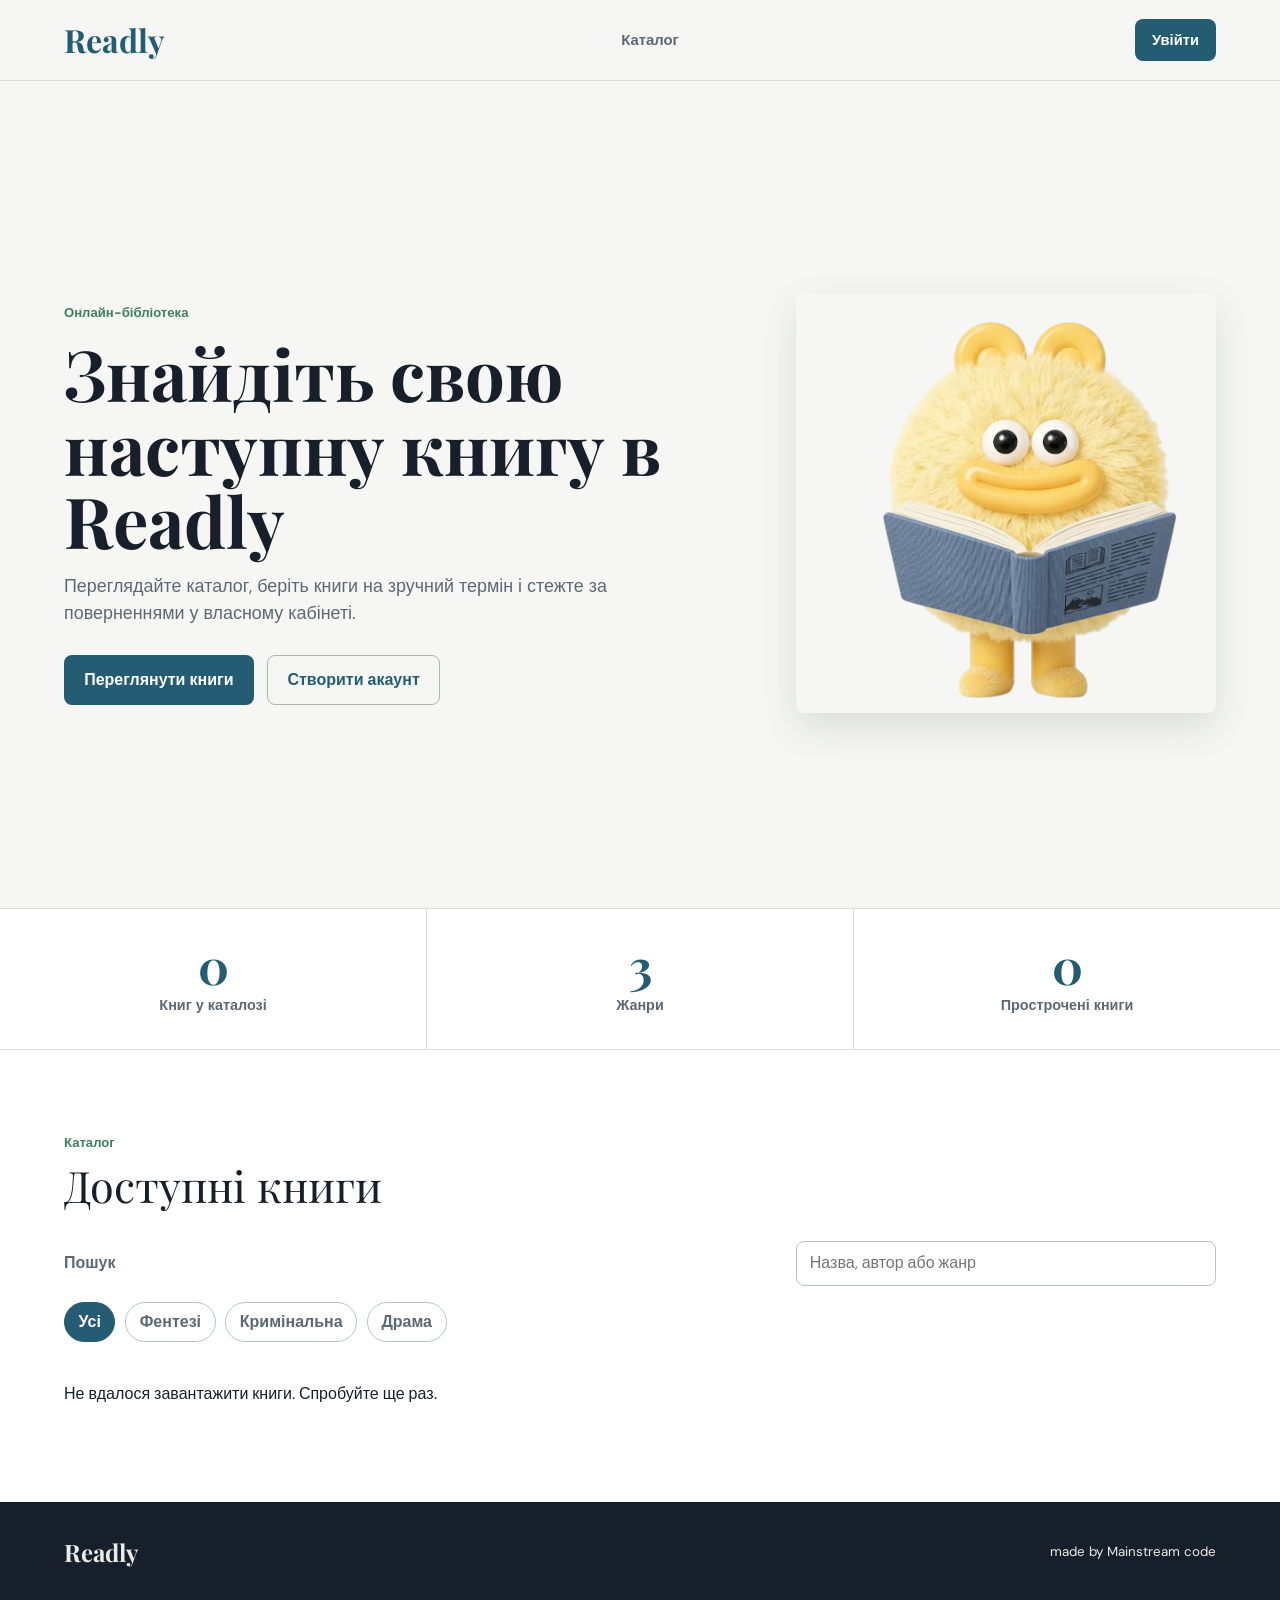
==== frontend/index.html @ 98e28e20 "a" ====
<!DOCTYPE html>
<html lang="uk">
<head>
  <meta charset="UTF-8" />
  <meta name="viewport" content="width=device-width, initial-scale=1.0" />
  <title>Readly - бібліотечна система</title>
  <link rel="preconnect" href="https://fonts.googleapis.com" />
  <link rel="preconnect" href="https://fonts.gstatic.com" crossorigin />
  <link href="https://fonts.googleapis.com/css2?family=Playfair+Display:ital,wght@0,400;0,700;1,400&family=DM+Sans:wght@300;400;500;600&display=swap" rel="stylesheet" />
  <link rel="stylesheet" href="style.css" />
</head>
<body>
  <div id="toast-container" aria-live="polite"></div>

  <nav>
    <a class="nav-logo" href="#" onclick="showPanel('home'); return false;">Readly</a>
    <ul class="nav-links">
      <li><a href="#books" onclick="showPanel('home')">Каталог</a></li>
      <li id="nav-my-borrows" style="display:none"><a href="#" onclick="showPanel('borrows'); return false;">Мої книги</a></li>
      <li id="nav-profile" style="display:none"><a href="#" onclick="showPanel('profile'); return false;">Профіль</a></li>
      <li id="nav-admin" style="display:none"><a href="#" onclick="showPanel('admin'); return false;">Адмін</a></li>
    </ul>
    <div class="nav-right">
      <span id="nav-user-name" class="nav-user-name" style="display:none"></span>
      <span id="nav-role-badge" class="role-badge" style="display:none"></span>
      <button class="nav-cta" id="nav-auth-btn" onclick="openModal('login')">Увійти</button>
      <button class="nav-cta nav-cta-logout" id="nav-logout-btn" style="display:none" onclick="logout()">Вийти</button>
    </div>
  </nav>

  <main>
    <section class="hero" id="hero-section">
      <div class="hero-text">
        <span class="hero-eyebrow">Онлайн-бібліотека</span>
        <h1>Знайдіть свою наступну книгу в Readly</h1>
        <p class="hero-sub">Переглядайте каталог, беріть книги на зручний термін і стежте за поверненнями у власному кабінеті.</p>
        <div class="hero-actions">
          <a href="#books" class="btn-primary">Переглянути книги</a>
          <button class="btn-secondary" id="hero-signup-btn" onclick="openModal('signup')">Створити акаунт</button>
        </div>
      </div>
      <div class="hero-visual" aria-hidden="true">
        <img src="gogogaga.png" alt="" />
      </div>
    </section>

    <div class="stats-section home-section">
      <div><div class="stat-num" id="stat-books">0</div><div class="stat-label">Книг у каталозі</div></div>
      <div><div class="stat-num" id="stat-genres">3</div><div class="stat-label">Жанри</div></div>
      <div><div class="stat-num" id="stat-borrows">0</div><div class="stat-label">Прострочені книги</div></div>
    </div>

    <section class="books-section home-section" id="books">
      <div class="section-label">Каталог</div>
      <div class="section-title">Доступні книги</div>
      <div class="search-row">
        <label class="search-label" for="search-input">Пошук</label>
        <input id="search-input" class="search-input" type="text" name="catalog_filter_readly" placeholder="Назва, автор або жанр" autocomplete="off" autocapitalize="none" spellcheck="false" aria-autocomplete="none" data-form-type="other" data-lpignore="true" data-1p-ignore="true" readonly />
      </div>
      <div class="genre-filter" id="genre-filter">
        <button class="genre-btn active" onclick="filterByGenre('', this)">Усі</button>
        <button class="genre-btn" onclick="filterByGenre('fantasy', this)">Фентезі</button>
        <button class="genre-btn" onclick="filterByGenre('criminal', this)">Кримінальна</button>
        <button class="genre-btn" onclick="filterByGenre('drama', this)">Драма</button>
      </div>
      <div class="books-grid" id="books-grid">
        <div class="book-card skeleton-card"><div class="book-cover-skeleton"></div><div class="skeleton-line"></div><div class="skeleton-line short"></div></div>
        <div class="book-card skeleton-card"><div class="book-cover-skeleton"></div><div class="skeleton-line"></div><div class="skeleton-line short"></div></div>
        <div class="book-card skeleton-card"><div class="book-cover-skeleton"></div><div class="skeleton-line"></div><div class="skeleton-line short"></div></div>
      </div>
    </section>

    <section class="panel-section" id="panel-borrows" style="display:none">
      <div class="section-label">Мій акаунт</div>
      <div class="section-title">Мої книги</div>
      <div class="borrows-tabs">
        <button class="borrow-tab active" onclick="filterBorrows('active', this)">Активні</button>
        <button class="borrow-tab" onclick="filterBorrows('returned', this)">Повернені</button>
        <button class="borrow-tab" onclick="filterBorrows('all', this)">Усі</button>
      </div>
      <div id="borrows-list" class="borrows-list">
        <div class="loading-spinner"></div>
      </div>
    </section>

    <section class="panel-section" id="panel-profile" style="display:none">
      <div class="section-label">Профіль</div>
      <div class="section-title">Мій профіль</div>
      <div class="profile-card" id="profile-card" style="display:none">
        <div class="profile-card-header">
          <h3>Дані акаунта</h3>
          <div class="profile-actions">
            <button class="btn-small" onclick="openEditProfile()">Редагувати</button>
            <button class="btn-danger-sm" onclick="confirmDeleteAccount()">Видалити акаунт</button>
          </div>
        </div>
        <div id="profile-details" class="profile-details"></div>
      </div>
    </section>

    <section class="panel-section" id="panel-admin" style="display:none">
      <div class="section-label">Адміністрування</div>
      <div class="section-title">Керування бібліотекою</div>
      <div class="admin-actions">
        <button class="btn-small" id="btn-add-user" style="display:none" onclick="openCreateUserModal()">Додати користувача</button>
        <button class="btn-small" id="btn-add-book" style="display:none" onclick="openAddBookModal()">Додати книгу</button>
        <button class="btn-small" id="btn-notify-sms" style="display:none" onclick="sendOverdueNotifications(true)">Надіслати SMS</button>
        <button class="btn-secondary" id="btn-notify-email" style="display:none" onclick="sendOverdueNotifications(false)">Надіслати email</button>
      </div>
      <div class="admin-grid">
        <div class="admin-col">
          <div class="admin-col-header"><h3>Користувачі</h3></div>
          <div id="admin-users-list" class="admin-list"><div class="loading-spinner"></div></div>
        </div>
        <div class="admin-col">
          <div class="admin-col-header"><h3>Книги</h3></div>
          <div id="admin-books-list" class="admin-list"><div class="loading-spinner"></div></div>
        </div>
        <div class="admin-col">
          <div class="admin-col-header"><h3>Прострочені книги</h3></div>
          <div id="admin-overdue-list" class="admin-list"><div class="loading-spinner"></div></div>
        </div>
      </div>
    </section>
  </main>

  <footer>
    <div class="footer-logo">Readly</div>
    <small>made by Mainstream code</small>
  </footer>

  <div class="modal-overlay" id="modal-overlay" onclick="handleOverlayClick(event)">
    <div class="modal" id="modal" onclick="event.stopPropagation()">
      <button class="modal-close" onclick="closeModal()" aria-label="Закрити">x</button>
      <h2 class="modal-title" id="modal-title">Вхід</h2>
      <p class="modal-sub" id="modal-sub">Увійдіть у свій акаунт Readly.</p>
      <div class="modal-tabs" id="modal-tabs">
        <button class="modal-tab active" id="mtab-login" onclick="switchTab('login')">Увійти</button>
        <button class="modal-tab" id="mtab-signup" onclick="switchTab('signup')">Створити акаунт</button>
      </div>
      <div id="modal-error" class="modal-error" style="display:none"></div>
      <div class="m-field signup-only" id="mf-name">
        <label for="field-name">ПІБ</label>
        <input type="text" id="field-name" autocomplete="name" />
      </div>
      <div class="m-field signup-only" id="mf-dob">
        <label for="field-dob">Дата народження</label>
        <input type="date" id="field-dob" />
      </div>
      <div class="m-field signup-only" id="mf-address">
        <label for="field-address">Адреса проживання</label>
        <input type="text" id="field-address" autocomplete="street-address" />
      </div>
      <div class="m-field signup-only" id="mf-phone">
        <label for="field-phone">Номер телефону</label>
        <input type="tel" id="field-phone" autocomplete="tel" />
      </div>
      <div class="m-field">
        <label for="field-email">Email</label>
        <input type="email" id="field-email" autocomplete="email" />
      </div>
      <div class="m-field">
        <label for="field-password">Пароль</label>
        <input type="password" id="field-password" autocomplete="current-password" />
      </div>
      <div class="m-field signup-only" id="mf-confirm">
        <label for="field-confirm">Підтвердження пароля</label>
        <input type="password" id="field-confirm" autocomplete="new-password" />
      </div>
      <div class="m-row" id="m-remember-row">
        <label class="m-remember"><input type="checkbox" id="field-remember" /> Запам'ятати мене</label>
      </div>
      <button class="btn-modal-submit" id="modal-submit-btn" onclick="handleAuthSubmit()">Увійти</button>
      <div id="modal-loading" class="modal-loading" style="display:none">
        <div class="loading-spinner small"></div>
        <span>Зачекайте...</span>
      </div>
    </div>
  </div>

  <div class="modal-overlay" id="borrow-modal-overlay" onclick="closeBorrowModal()">
    <div class="modal" id="borrow-modal" onclick="event.stopPropagation()">
      <button class="modal-close" onclick="closeBorrowModal()" aria-label="Закрити">x</button>
      <h2 class="modal-title" id="borrow-modal-title">Взяти книгу</h2>
      <p class="modal-sub" id="borrow-modal-sub"></p>
      <div id="borrow-modal-error" class="modal-error" style="display:none"></div>
      <div class="m-field">
        <label for="borrow-qty">Кількість примірників</label>
        <input type="number" id="borrow-qty" min="1" max="10" value="1" />
      </div>
      <div class="m-field">
        <label for="borrow-days">Термін користування (днів)</label>
        <input type="number" id="borrow-days" min="1" max="365" value="14" />
      </div>
      <p class="borrow-due-preview" id="borrow-due-preview"></p>
      <button class="btn-modal-submit" onclick="submitBorrow()">Підтвердити</button>
    </div>
  </div>

  <div class="modal-overlay" id="add-book-modal-overlay" onclick="closeAddBookModal()">
    <div class="modal" id="add-book-modal" onclick="event.stopPropagation()">
      <button class="modal-close" onclick="closeAddBookModal()" aria-label="Закрити">x</button>
      <h2 class="modal-title" id="add-book-modal-title">Додати книгу</h2>
      <div id="add-book-error" class="modal-error" style="display:none"></div>
      <div class="m-field">
        <label for="book-title">Назва</label>
        <input type="text" id="book-title" />
      </div>
      <div class="m-field">
        <label for="book-author">Автор</label>
        <input type="text" id="book-author" />
      </div>
      <div class="m-field">
        <label for="book-genre">Жанр</label>
        <select id="book-genre" class="m-select">
          <option value="fantasy">Фентезі</option>
          <option value="criminal">Кримінальна</option>
          <option value="drama">Драма</option>
        </select>
      </div>
      <div class="m-field">
        <label for="book-total">Загальна кількість</label>
        <input type="number" id="book-total" min="1" value="1" />
      </div>
      <div class="m-field">
        <label for="book-available">Доступна кількість</label>
        <input type="number" id="book-available" min="0" value="1" />
      </div>
      <button class="btn-modal-submit" id="book-submit-btn" onclick="submitAddBook()">Додати книгу</button>
    </div>
  </div>

  <div class="modal-overlay" id="create-user-modal-overlay" onclick="closeCreateUserModal()">
    <div class="modal" id="create-user-modal" onclick="event.stopPropagation()">
      <button class="modal-close" onclick="closeCreateUserModal()" aria-label="Закрити">x</button>
      <h2 class="modal-title">Створити користувача</h2>
      <p class="modal-sub">Створення акаунта з роллю доступне тільки адміністратору.</p>
      <div id="create-user-error" class="modal-error" style="display:none"></div>
      <div class="m-field">
        <label for="cu-name">ПІБ</label>
        <input type="text" id="cu-name" autocomplete="name" />
      </div>
      <div class="m-field">
        <label for="cu-dob">Дата народження</label>
        <input type="date" id="cu-dob" />
      </div>
      <div class="m-field">
        <label for="cu-address">Адреса проживання</label>
        <input type="text" id="cu-address" autocomplete="street-address" />
      </div>
      <div class="m-field">
        <label for="cu-phone">Номер телефону</label>
        <input type="tel" id="cu-phone" autocomplete="tel" />
      </div>
      <div class="m-field">
        <label for="cu-email">Email</label>
        <input type="email" id="cu-email" autocomplete="email" />
      </div>
      <div class="m-field">
        <label for="cu-password">Тимчасовий пароль</label>
        <input type="password" id="cu-password" autocomplete="new-password" />
      </div>
      <div class="m-field">
        <label for="cu-role">Роль</label>
        <select id="cu-role" class="m-select">
          <option value="User">Користувач</option>
          <option value="Advanced user">Розширений користувач</option>
          <option value="Administrator">Адміністратор</option>
        </select>
      </div>
      <button class="btn-modal-submit" onclick="submitCreateUser()">Створити акаунт</button>
    </div>
  </div>

  <div class="modal-overlay" id="edit-profile-overlay" onclick="closeEditProfile()">
    <div class="modal" id="edit-profile-modal" onclick="event.stopPropagation()">
      <button class="modal-close" onclick="closeEditProfile()" aria-label="Закрити">x</button>
      <h2 class="modal-title">Редагувати профіль</h2>
      <div id="edit-profile-error" class="modal-error" style="display:none"></div>
      <div class="m-field">
        <label for="edit-name">ПІБ</label>
        <input type="text" id="edit-name" />
      </div>
      <div class="m-field">
        <label for="edit-email">Email</label>
        <input type="email" id="edit-email" />
      </div>
      <div class="m-field">
        <label for="edit-phone">Телефон</label>
        <input type="tel" id="edit-phone" />
      </div>
      <div class="m-field">
        <label for="edit-address">Адреса</label>
        <input type="text" id="edit-address" />
      </div>
      <div class="m-field">
        <label for="edit-dob">Дата народження</label>
        <input type="date" id="edit-dob" />
      </div>
      <button class="btn-modal-submit" onclick="submitEditProfile()">Зберегти зміни</button>
    </div>
  </div>

  <script src="app.js"></script>
</body>
</html>
---- frontend/style.css ----
:root {
  --bg: #f6f7f4;
  --surface: #ffffff;
  --surface-soft: #eef4f0;
  --ink: #17202a;
  --muted: #5c6975;
  --line: #d8e0dc;
  --primary: #245c73;
  --primary-dark: #153948;
  --accent: #3f7f5f;
  --warning: #a85139;
  --danger: #a83c3c;
  --shadow: 0 14px 38px rgba(23, 32, 42, 0.12);
}

*,
*::before,
*::after {
  box-sizing: border-box;
}

html {
  scroll-behavior: smooth;
}

body {
  margin: 0;
  min-width: 320px;
  background: var(--bg);
  color: var(--ink);
  font-family: "DM Sans", Arial, sans-serif;
  font-size: 16px;
  line-height: 1.5;
  overflow-x: hidden;
}

button,
input,
select {
  font: inherit;
}

button {
  cursor: pointer;
}

button:disabled {
  cursor: not-allowed;
  opacity: 0.58;
}

a {
  color: inherit;
}

nav {
  position: sticky;
  top: 0;
  z-index: 50;
  display: flex;
  align-items: center;
  justify-content: space-between;
  gap: 1.25rem;
  padding: 1rem 4rem;
  background: rgba(246, 247, 244, 0.94);
  border-bottom: 1px solid var(--line);
  backdrop-filter: blur(14px);
}

.nav-logo {
  color: var(--primary);
  font-family: "Playfair Display", Georgia, serif;
  font-size: 2rem;
  font-weight: 700;
  text-decoration: none;
  white-space: nowrap;
}

.nav-links {
  display: flex;
  align-items: center;
  gap: 1.5rem;
  margin: 0;
  padding: 0;
  list-style: none;
}

.nav-links a {
  color: var(--muted);
  font-size: 0.93rem;
  font-weight: 600;
  text-decoration: none;
}

.nav-links a:hover,
.nav-links a:focus-visible {
  color: var(--primary);
}

.nav-right {
  display: flex;
  align-items: center;
  justify-content: flex-end;
  gap: 0.65rem;
  min-width: 0;
}

.nav-user-name {
  max-width: 160px;
  overflow: hidden;
  color: var(--ink);
  font-size: 0.9rem;
  font-weight: 600;
  text-overflow: ellipsis;
  white-space: nowrap;
}

.nav-cta,
.btn-primary,
.btn-secondary,
.btn-light,
.btn-small,
.btn-danger-sm,
.btn-modal-submit {
  border-radius: 8px;
  border: 1px solid transparent;
  font-weight: 700;
  text-decoration: none;
  transition: background 0.16s ease, border-color 0.16s ease, color 0.16s ease, transform 0.16s ease;
}

.nav-cta,
.btn-primary,
.btn-modal-submit {
  display: inline-flex;
  align-items: center;
  justify-content: center;
  gap: 0.4rem;
  background: var(--primary);
  color: #fff;
}

.nav-cta {
  min-height: 40px;
  padding: 0.55rem 1rem;
  font-size: 0.92rem;
}

.nav-cta:hover,
.btn-primary:hover,
.btn-modal-submit:hover {
  background: var(--primary-dark);
  transform: translateY(-1px);
}

.nav-cta-logout,
.btn-secondary {
  background: transparent;
  border-color: #a9b8b2;
  color: var(--primary);
}

.nav-cta-logout:hover,
.btn-secondary:hover {
  background: var(--surface-soft);
  border-color: var(--primary);
  color: var(--primary-dark);
}

.role-badge {
  display: inline-flex;
  align-items: center;
  min-height: 24px;
  padding: 0.18rem 0.55rem;
  border-radius: 999px;
  background: #dfebe5;
  color: var(--primary-dark);
  font-size: 0.74rem;
  font-weight: 700;
  white-space: nowrap;
}

.hero {
  display: grid;
  grid-template-columns: minmax(0, 1fr) minmax(280px, 420px);
  align-items: center;
  gap: 3rem;
  min-height: calc(100vh - 73px);
  padding: 5rem 4rem 4rem;
}

.hero-text {
  max-width: 660px;
}

.hero-eyebrow,
.section-label {
  display: inline-block;
  color: var(--accent);
  font-size: 0.82rem;
  font-weight: 800;
}

.hero h1 {
  margin: 0.8rem 0 1rem;
  color: var(--ink);
  font-family: "Playfair Display", Georgia, serif;
  font-size: 4.4rem;
  line-height: 1.04;
}

.hero-sub {
  max-width: 560px;
  margin: 0 0 1.8rem;
  color: var(--muted);
  font-size: 1.12rem;
}

.hero-actions {
  display: flex;
  flex-wrap: wrap;
  gap: 0.85rem;
}

.btn-primary,
.btn-secondary,
.btn-light {
  min-height: 44px;
  padding: 0.72rem 1.2rem;
}

.hero-visual {
  display: flex;
  align-items: flex-end;
  justify-content: center;
  gap: 0.8rem;
  min-height: 320px;
}

.hero-visual img {
  display: block;
  width: min(100%, 420px);
  max-height: 420px;
  object-fit: cover;
  border-radius: 8px;
  box-shadow: var(--shadow);
}

.hero-book {
  width: 88px;
  border-radius: 6px 14px 14px 6px;
  box-shadow: var(--shadow);
}

.hb1 {
  height: 220px;
  background: linear-gradient(155deg, #245c73, #173b4a);
  transform: rotate(-5deg) translateY(24px);
}

.hb2 {
  height: 280px;
  background: linear-gradient(155deg, #3f7f5f, #25523c);
}

.hb3 {
  height: 205px;
  background: linear-gradient(155deg, #8f5f4a, #5b392e);
  transform: rotate(4deg) translateY(34px);
}

.hb4 {
  height: 250px;
  background: linear-gradient(155deg, #b4c7d1, #58798a);
  transform: rotate(2deg) translateY(14px);
}

.stats-section {
  display: grid;
  grid-template-columns: repeat(3, minmax(120px, 1fr));
  gap: 1px;
  background: var(--line);
  border-top: 1px solid var(--line);
  border-bottom: 1px solid var(--line);
}

.stats-section > div {
  padding: 2rem 1.25rem;
  background: var(--surface);
  text-align: center;
}

.stat-num {
  color: var(--primary);
  font-family: "Playfair Display", Georgia, serif;
  font-size: 3rem;
  font-weight: 700;
  line-height: 1;
}

.stat-label {
  margin-top: 0.4rem;
  color: var(--muted);
  font-size: 0.9rem;
  font-weight: 600;
}

section {
  padding: 5rem 4rem;
}

.books-section {
  background: var(--surface);
}

.section-title {
  margin: 0.5rem 0 2rem;
  color: var(--ink);
  font-family: "Playfair Display", Georgia, serif;
  font-size: 2.7rem;
  line-height: 1.08;
}

.search-row {
  display: grid;
  grid-template-columns: auto minmax(220px, 420px);
  align-items: center;
  gap: 0.75rem;
  margin-bottom: 1rem;
}

.search-label {
  color: var(--muted);
  font-weight: 800;
}

.search-input {
  width: 100%;
  min-height: 42px;
  padding: 0.6rem 0.8rem;
  border: 1px solid #b8c6c0;
  border-radius: 8px;
  background: #fff;
  color: var(--ink);
}

.search-input:focus {
  border-color: var(--primary);
  outline: 3px solid rgba(36, 92, 115, 0.18);
}

.genre-filter,
.borrows-tabs,
.admin-actions {
  display: flex;
  flex-wrap: wrap;
  gap: 0.6rem;
  margin-bottom: 1.5rem;
}

.genre-btn,
.borrow-tab {
  min-height: 38px;
  padding: 0.45rem 0.85rem;
  border: 1px solid #b8c6c0;
  border-radius: 999px;
  background: var(--surface);
  color: var(--muted);
  font-weight: 700;
}

.genre-btn:hover,
.borrow-tab:hover,
.genre-btn.active,
.borrow-tab.active {
  background: var(--primary);
  border-color: var(--primary);
  color: #fff;
}

.books-grid {
  display: grid;
  grid-template-columns: repeat(auto-fill, minmax(220px, 1fr));
  gap: 1.4rem;
}

.book-card {
  min-width: 0;
}

.book-cover,
.book-cover-skeleton {
  position: relative;
  display: flex;
  align-items: flex-end;
  width: 100%;
  aspect-ratio: 2 / 3;
  margin-bottom: 0.9rem;
  overflow: hidden;
  border-radius: 6px 14px 14px 6px;
  box-shadow: var(--shadow);
}

.book-cover::before {
  position: absolute;
  inset: 0 auto 0 0;
  width: 16px;
  background: rgba(0, 0, 0, 0.2);
  content: "";
}

.book-cover-title {
  position: relative;
  z-index: 1;
  padding: 1rem;
  color: #fff;
  font-family: "Playfair Display", Georgia, serif;
  font-size: 1.08rem;
  line-height: 1.2;
  text-shadow: 0 2px 8px rgba(0, 0, 0, 0.35);
}

.book-title {
  margin-bottom: 0.15rem;
  color: var(--ink);
  font-size: 1.06rem;
  font-weight: 800;
}

.book-author,
.book-meta,
.book-availability,
.book-type-badge {
  color: var(--muted);
  font-size: 0.88rem;
}

.book-meta {
  display: flex;
  justify-content: space-between;
  gap: 0.75rem;
  margin: 0.35rem 0 0.65rem;
}

.book-availability {
  display: inline-flex;
  margin-top: 0.4rem;
  padding: 0.2rem 0.55rem;
  border-radius: 999px;
  background: var(--surface-soft);
  font-weight: 700;
}

.panel-section {
  min-height: calc(100vh - 73px);
  background: var(--bg);
}

.borrows-list,
.admin-list {
  display: flex;
  flex-direction: column;
  gap: 0.75rem;
}

.borrow-item,
.admin-list-item,
.profile-card,
.admin-col {
  border: 1px solid var(--line);
  border-radius: 8px;
  background: var(--surface);
  box-shadow: 0 6px 18px rgba(23, 32, 42, 0.06);
}

.borrow-item {
  display: flex;
  align-items: center;
  justify-content: space-between;
  gap: 1rem;
  padding: 1rem;
}

.borrow-item.overdue,
.admin-list-item.overdue {
  border-left: 4px solid var(--danger);
}

.borrow-item.returned {
  opacity: 0.68;
}

.borrow-info {
  min-width: 0;
}

.borrow-title {
  margin-bottom: 0.25rem;
  font-weight: 800;
}

.borrow-book-meta,
.borrow-dates,
.borrow-id,
.borrow-qty {
  color: var(--muted);
  font-size: 0.88rem;
}

.borrow-book-meta {
  margin: 0.25rem 0;
}

.borrow-id {
  margin-top: 0.25rem;
  overflow-wrap: anywhere;
}

.badge-returned {
  display: inline-flex;
  padding: 0.3rem 0.65rem;
  border-radius: 999px;
  background: #e5ece8;
  color: var(--muted);
  font-size: 0.82rem;
  font-weight: 800;
}

.profile-card {
  max-width: 760px;
  margin-top: 2rem;
  padding: 1.4rem;
}

.profile-card-header {
  display: flex;
  align-items: center;
  justify-content: space-between;
  gap: 1rem;
  margin-bottom: 1rem;
  padding-bottom: 0.85rem;
  border-bottom: 1px solid var(--line);
}

.profile-card-header h3 {
  margin: 0;
  font-family: "Playfair Display", Georgia, serif;
  font-size: 1.4rem;
}

.profile-actions {
  display: flex;
  align-items: center;
  justify-content: flex-end;
  gap: 0.6rem;
}

.profile-details {
  display: grid;
  grid-template-columns: repeat(2, minmax(0, 1fr));
  gap: 0.7rem 1.2rem;
}

.profile-details p {
  margin: 0;
}

.profile-details strong {
  color: var(--muted);
}

.admin-grid {
  display: grid;
  grid-template-columns: repeat(3, minmax(260px, 1fr));
  gap: 1rem;
}

.admin-col {
  min-width: 0;
  padding: 1rem;
}

.admin-col-header {
  display: flex;
  align-items: center;
  justify-content: space-between;
  gap: 1rem;
  margin-bottom: 1rem;
  padding-bottom: 0.75rem;
  border-bottom: 1px solid var(--line);
}

.admin-col-header h3 {
  margin: 0;
  font-family: "Playfair Display", Georgia, serif;
  font-size: 1.25rem;
}

.admin-list {
  max-height: 520px;
  overflow: auto;
  padding-right: 0.25rem;
}

.admin-list-item {
  display: flex;
  align-items: flex-start;
  justify-content: space-between;
  gap: 0.8rem;
  padding: 0.85rem;
}

.admin-list-item > div {
  min-width: 0;
}

.admin-list-item strong {
  overflow-wrap: anywhere;
}

.admin-list-item small {
  color: var(--muted);
}

.btn-small {
  min-height: 34px;
  padding: 0.4rem 0.75rem;
  background: var(--primary);
  color: #fff;
  font-size: 0.86rem;
}

.btn-small:hover {
  background: var(--primary-dark);
}

.btn-danger-sm {
  min-height: 34px;
  padding: 0.4rem 0.75rem;
  background: transparent;
  border-color: #d7aaa4;
  color: var(--danger);
  font-size: 0.86rem;
}

.btn-danger-sm:hover {
  background: #f6e7e4;
}

footer {
  display: flex;
  align-items: center;
  justify-content: space-between;
  gap: 1rem;
  padding: 2rem 4rem;
  background: var(--ink);
  color: #e8ece9;
}

.footer-logo {
  font-family: "Playfair Display", Georgia, serif;
  font-size: 1.5rem;
  font-weight: 700;
}

.modal-overlay {
  position: fixed;
  inset: 0;
  z-index: 200;
  display: none;
  align-items: center;
  justify-content: center;
  padding: 1rem;
  background: rgba(23, 32, 42, 0.58);
}

.modal {
  width: min(100%, 460px);
  max-height: calc(100vh - 2rem);
  overflow: auto;
  border-radius: 10px;
  background: var(--surface);
  box-shadow: 0 26px 80px rgba(0, 0, 0, 0.28);
  padding: 1.6rem;
}

.modal-overlay[style*="display: flex"] .modal {
  animation: modalIn 0.18s ease-out;
}

@keyframes modalIn {
  from {
    opacity: 0;
    transform: translateY(12px);
  }
  to {
    opacity: 1;
    transform: translateY(0);
  }
}

.modal-close {
  float: right;
  width: 32px;
  height: 32px;
  border: 1px solid var(--line);
  border-radius: 8px;
  background: var(--surface-soft);
  color: var(--muted);
  font-weight: 800;
}

.modal-title {
  margin: 0 2.2rem 0.3rem 0;
  font-family: "Playfair Display", Georgia, serif;
  font-size: 1.8rem;
  line-height: 1.1;
}

.modal-sub {
  margin: 0 0 1.2rem;
  color: var(--muted);
}

.modal-tabs {
  display: grid;
  grid-template-columns: repeat(2, minmax(0, 1fr));
  gap: 0.25rem;
  margin-bottom: 1rem;
  padding: 0.25rem;
  border-radius: 10px;
  background: var(--surface-soft);
}

.modal-tab {
  min-height: 38px;
  border: 0;
  border-radius: 8px;
  background: transparent;
  color: var(--muted);
  font-weight: 800;
}

.modal-tab.active {
  background: var(--primary);
  color: #fff;
}

.m-field {
  margin-bottom: 0.85rem;
}

.m-field label {
  display: block;
  margin-bottom: 0.3rem;
  color: var(--ink);
  font-size: 0.88rem;
  font-weight: 800;
}

.m-field input,
.m-select {
  width: 100%;
  min-height: 42px;
  padding: 0.6rem 0.7rem;
  border: 1px solid #b8c6c0;
  border-radius: 8px;
  background: #fff;
  color: var(--ink);
}

.m-field input:focus,
.m-select:focus {
  border-color: var(--primary);
  outline: 3px solid rgba(36, 92, 115, 0.18);
}

.m-row {
  display: flex;
  align-items: center;
  justify-content: space-between;
  gap: 1rem;
  margin: 0.75rem 0 1rem;
}

.m-remember {
  display: inline-flex;
  align-items: center;
  gap: 0.45rem;
  color: var(--muted);
  font-size: 0.9rem;
}

.btn-modal-submit {
  width: 100%;
  min-height: 44px;
  padding: 0.7rem 1rem;
}

.signup-only,
.twofa-only {
  display: none;
}

.modal-error {
  margin-bottom: 0.9rem;
  padding: 0.65rem 0.8rem;
  border: 1px solid #e1b5ae;
  border-left: 4px solid var(--danger);
  border-radius: 8px;
  background: #faeeeb;
  color: #732929;
  font-size: 0.9rem;
}

.modal-loading {
  display: none;
  align-items: center;
  justify-content: center;
  gap: 0.55rem;
  margin-top: 0.8rem;
  color: var(--muted);
  font-size: 0.9rem;
}

.borrow-due-preview {
  margin: 0 0 1rem;
  padding: 0.65rem 0.8rem;
  border-radius: 8px;
  background: var(--surface-soft);
  color: var(--accent);
  font-weight: 800;
}

.loading-spinner {
  width: 32px;
  height: 32px;
  margin: 1rem auto;
  border: 3px solid #d5e0dc;
  border-top-color: var(--primary);
  border-radius: 50%;
  animation: spin 0.8s linear infinite;
}

.loading-spinner.small {
  width: 18px;
  height: 18px;
  margin: 0;
  border-width: 2px;
}

@keyframes spin {
  to {
    transform: rotate(360deg);
  }
}

.book-cover-skeleton,
.skeleton-line {
  background: linear-gradient(90deg, #e3ebe7 25%, #f6f9f7 50%, #e3ebe7 75%);
  background-size: 200% 100%;
  animation: shimmer 1.4s infinite;
}

.skeleton-line {
  width: 100%;
  height: 14px;
  margin-bottom: 0.5rem;
  border-radius: 6px;
}

.skeleton-line.short {
  width: 62%;
}

@keyframes shimmer {
  to {
    background-position: -200% 0;
  }
}

#toast-container {
  position: fixed;
  right: 1rem;
  bottom: 1rem;
  z-index: 300;
  display: flex;
  flex-direction: column;
  gap: 0.6rem;
  max-width: min(360px, calc(100vw - 2rem));
}

.toast {
  padding: 0.75rem 0.95rem;
  border-radius: 8px;
  background: var(--ink);
  color: #fff;
  box-shadow: var(--shadow);
  font-weight: 700;
}

@media (max-width: 1100px) {
  nav,
  section,
  footer,
  .hero {
    padding-left: 2rem;
    padding-right: 2rem;
  }

  .admin-grid {
    grid-template-columns: 1fr;
  }
}

@media (max-width: 820px) {
  nav {
    align-items: flex-start;
    flex-direction: column;
    padding-top: 0.8rem;
    padding-bottom: 0.8rem;
  }

  .nav-links,
  .nav-right {
    width: 100%;
    justify-content: flex-start;
  }

  .nav-links {
    overflow-x: auto;
    padding-bottom: 0.25rem;
  }

  .hero {
    grid-template-columns: 1fr;
    min-height: auto;
    padding-top: 3rem;
  }

  .hero h1 {
    font-size: 3rem;
  }

  .hero-visual {
    min-height: 220px;
  }

  .hero-book {
    width: 62px;
  }

  .hb1 {
    height: 155px;
  }

  .hb2 {
    height: 190px;
  }

  .hb3 {
    height: 145px;
  }

  .hb4 {
    height: 175px;
  }

  .stats-section {
    grid-template-columns: repeat(2, minmax(0, 1fr));
  }

  .profile-details {
    grid-template-columns: 1fr;
  }
}

@media (max-width: 560px) {
  nav,
  section,
  footer,
  .hero {
    padding-left: 1rem;
    padding-right: 1rem;
  }

  .hero h1 {
    font-size: 2.45rem;
  }

  .section-title {
    font-size: 2rem;
  }

  .stats-section {
    grid-template-columns: 1fr;
  }

  .search-row {
    grid-template-columns: 1fr;
  }

  .borrow-item,
  .admin-list-item,
  .profile-card-header {
    align-items: stretch;
    flex-direction: column;
  }

  .profile-actions {
    justify-content: flex-start;
  }
}
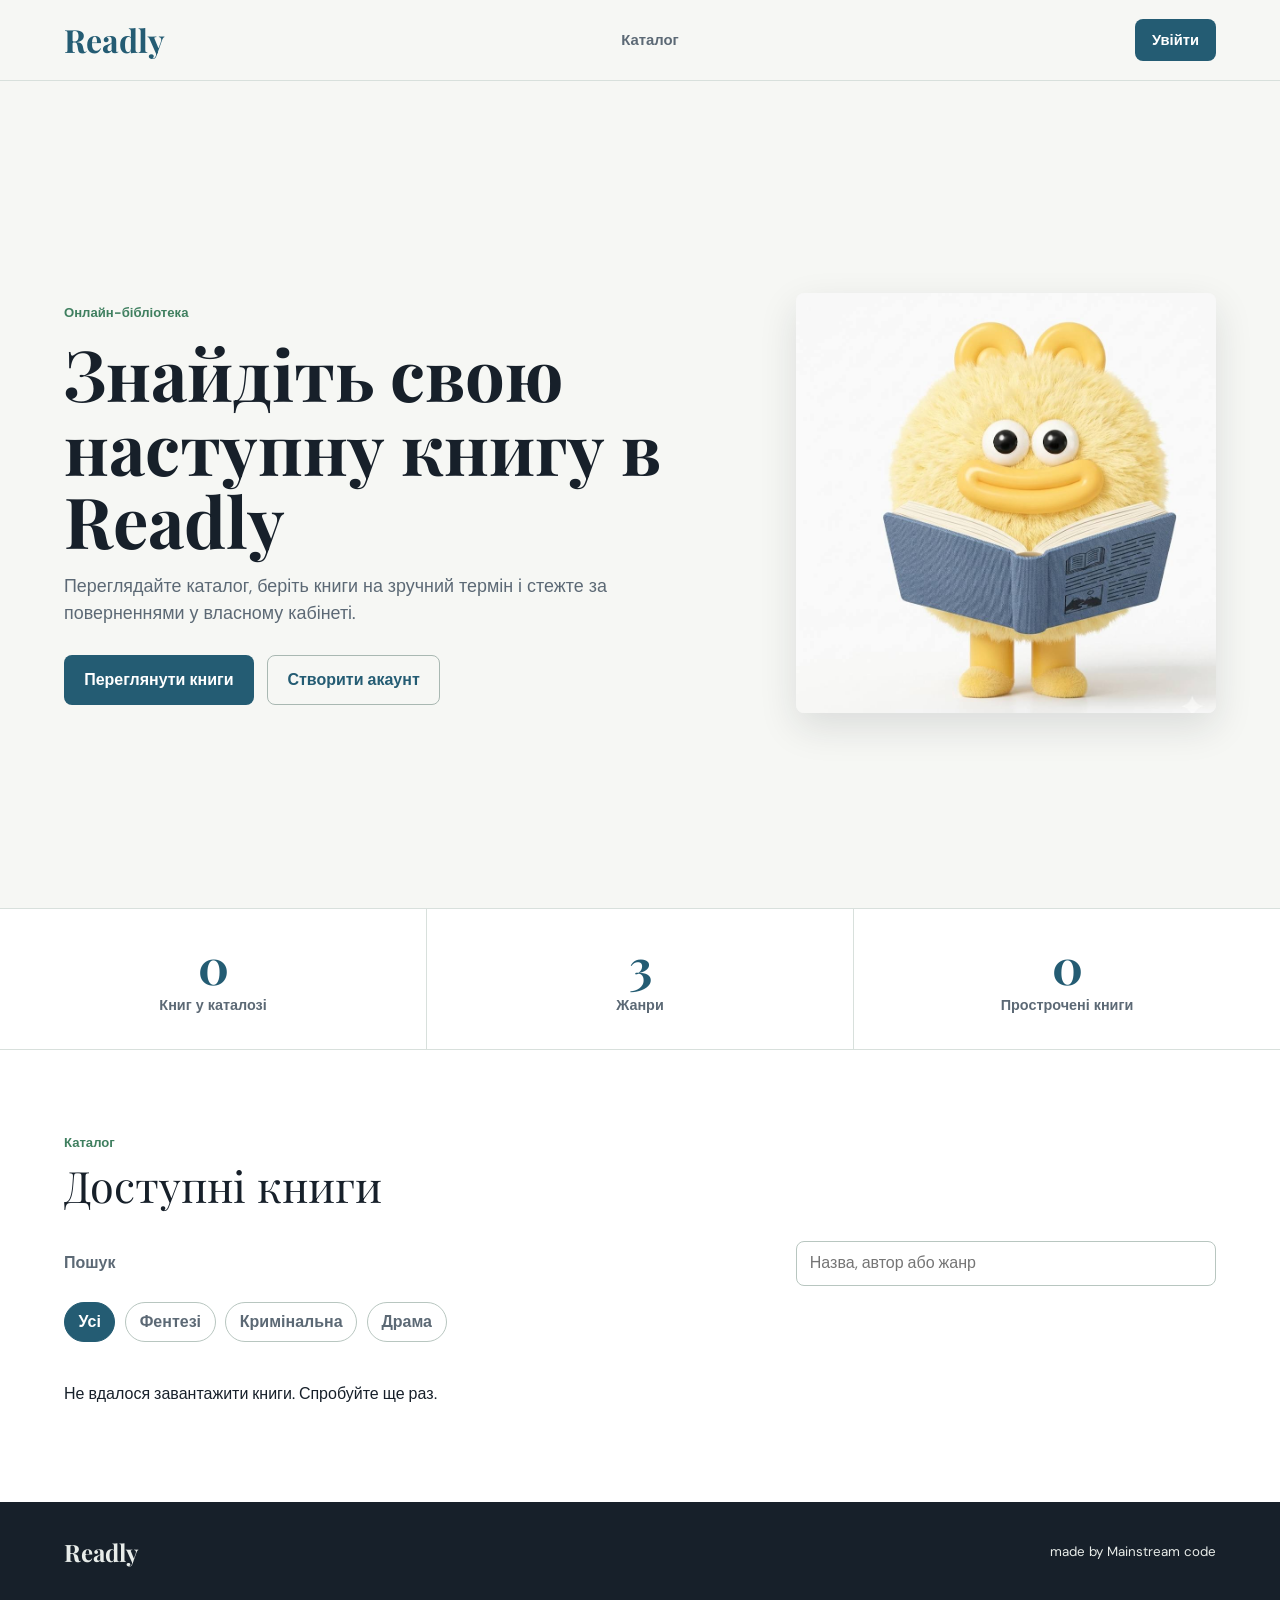
==== commit ddad88b6: "Remove two-factor authentication flow" ====
--- a/frontend/index.html
+++ b/frontend/index.html
@@ -40,7 +40,7 @@
         </div>
       </div>
       <div class="hero-visual" aria-hidden="true">
-        <img src="gogogaga.png" alt="" />
+        <img src="hero-library.jpg" alt="" />
       </div>
     </section>
 
--- a/frontend/style.css
+++ b/frontend/style.css
@@ -797,8 +797,7 @@
   padding: 0.7rem 1rem;
 }
 
-.signup-only,
-.twofa-only {
+.signup-only {
   display: none;
 }
 
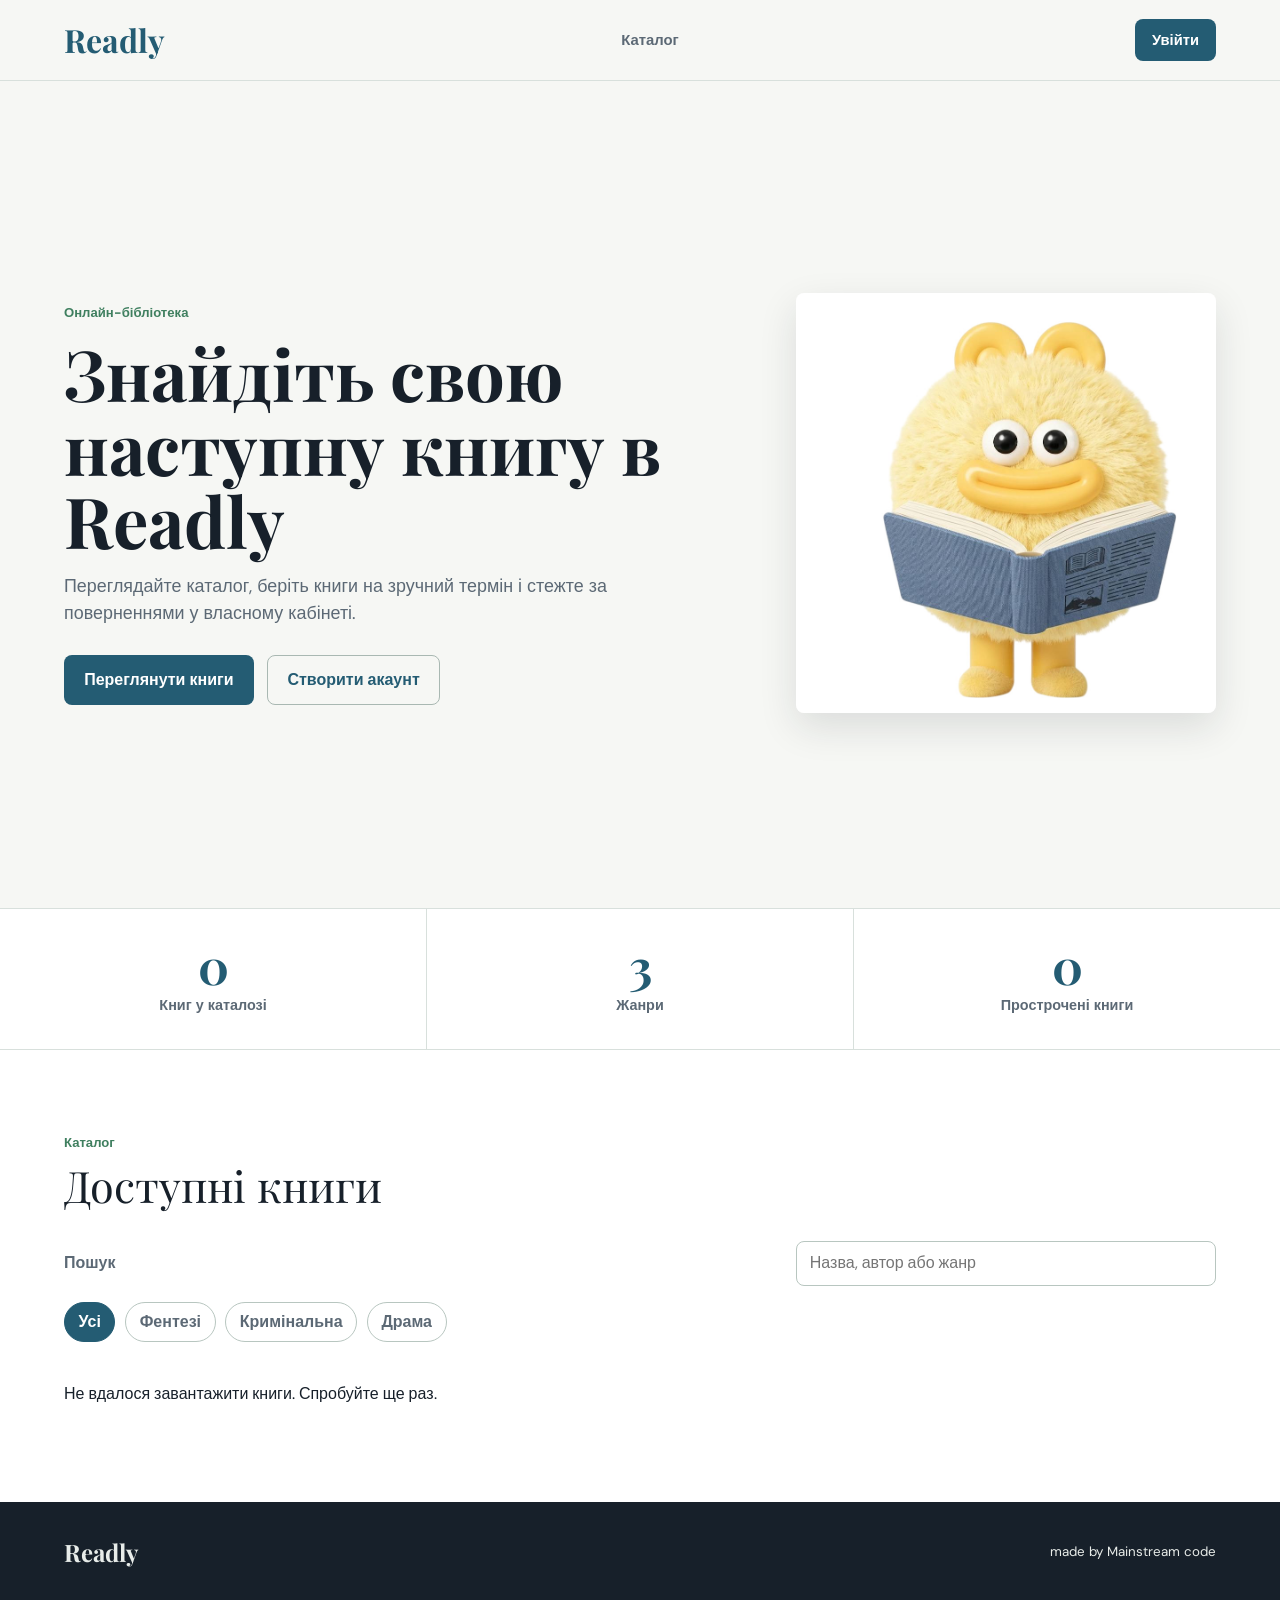
==== commit e88afb0b: "Added a new image" ====
--- a/frontend/index.html
+++ b/frontend/index.html
@@ -40,7 +40,7 @@
         </div>
       </div>
       <div class="hero-visual" aria-hidden="true">
-        <img src="hero-library.jpg" alt="" />
+        <img src="gogogaga.jpg" alt="" />
       </div>
     </section>
 
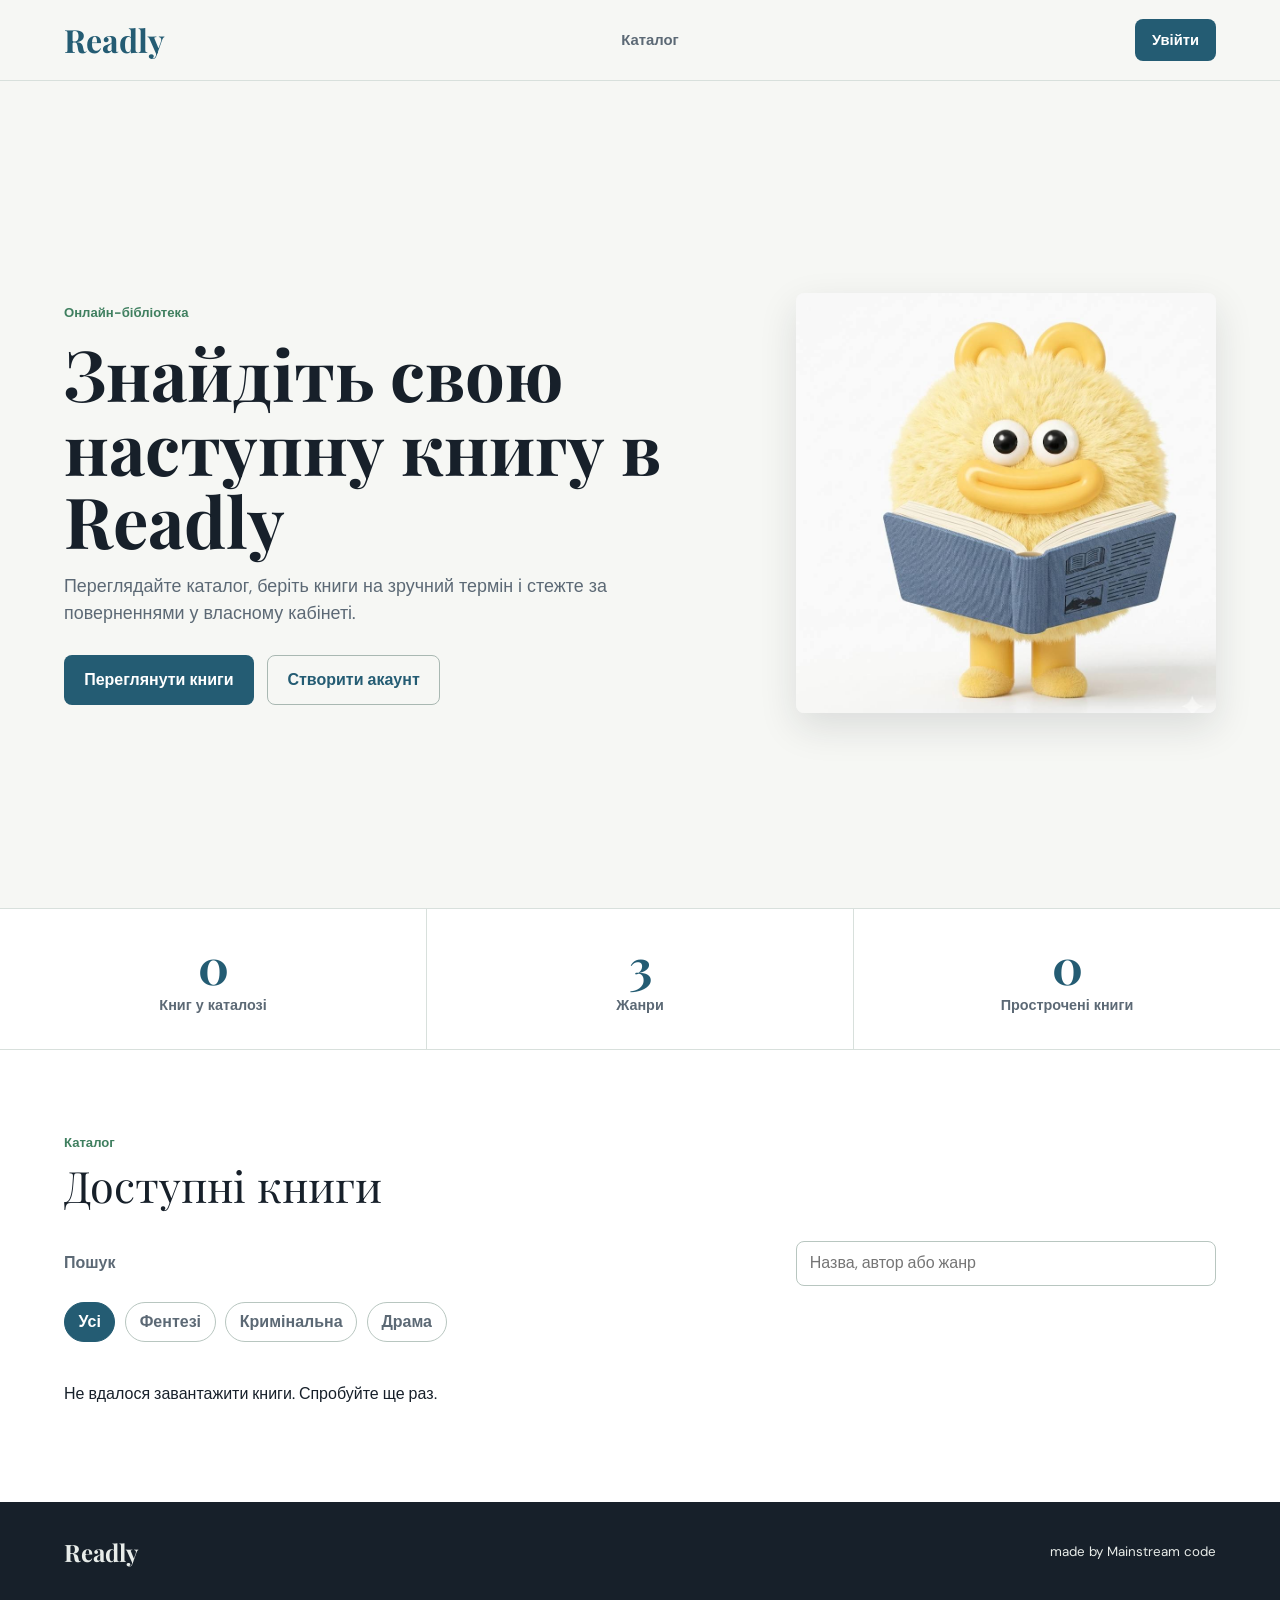
==== commit 6a3e607b: "Merge pull request #22 from xlenny12/auth_fix Remove two-factor authentication flow" ====
--- a/frontend/index.html
+++ b/frontend/index.html
@@ -40,7 +40,7 @@
         </div>
       </div>
       <div class="hero-visual" aria-hidden="true">
-        <img src="gogogaga.jpg" alt="" />
+        <img src="hero-library.jpg" alt="" />
       </div>
     </section>
 
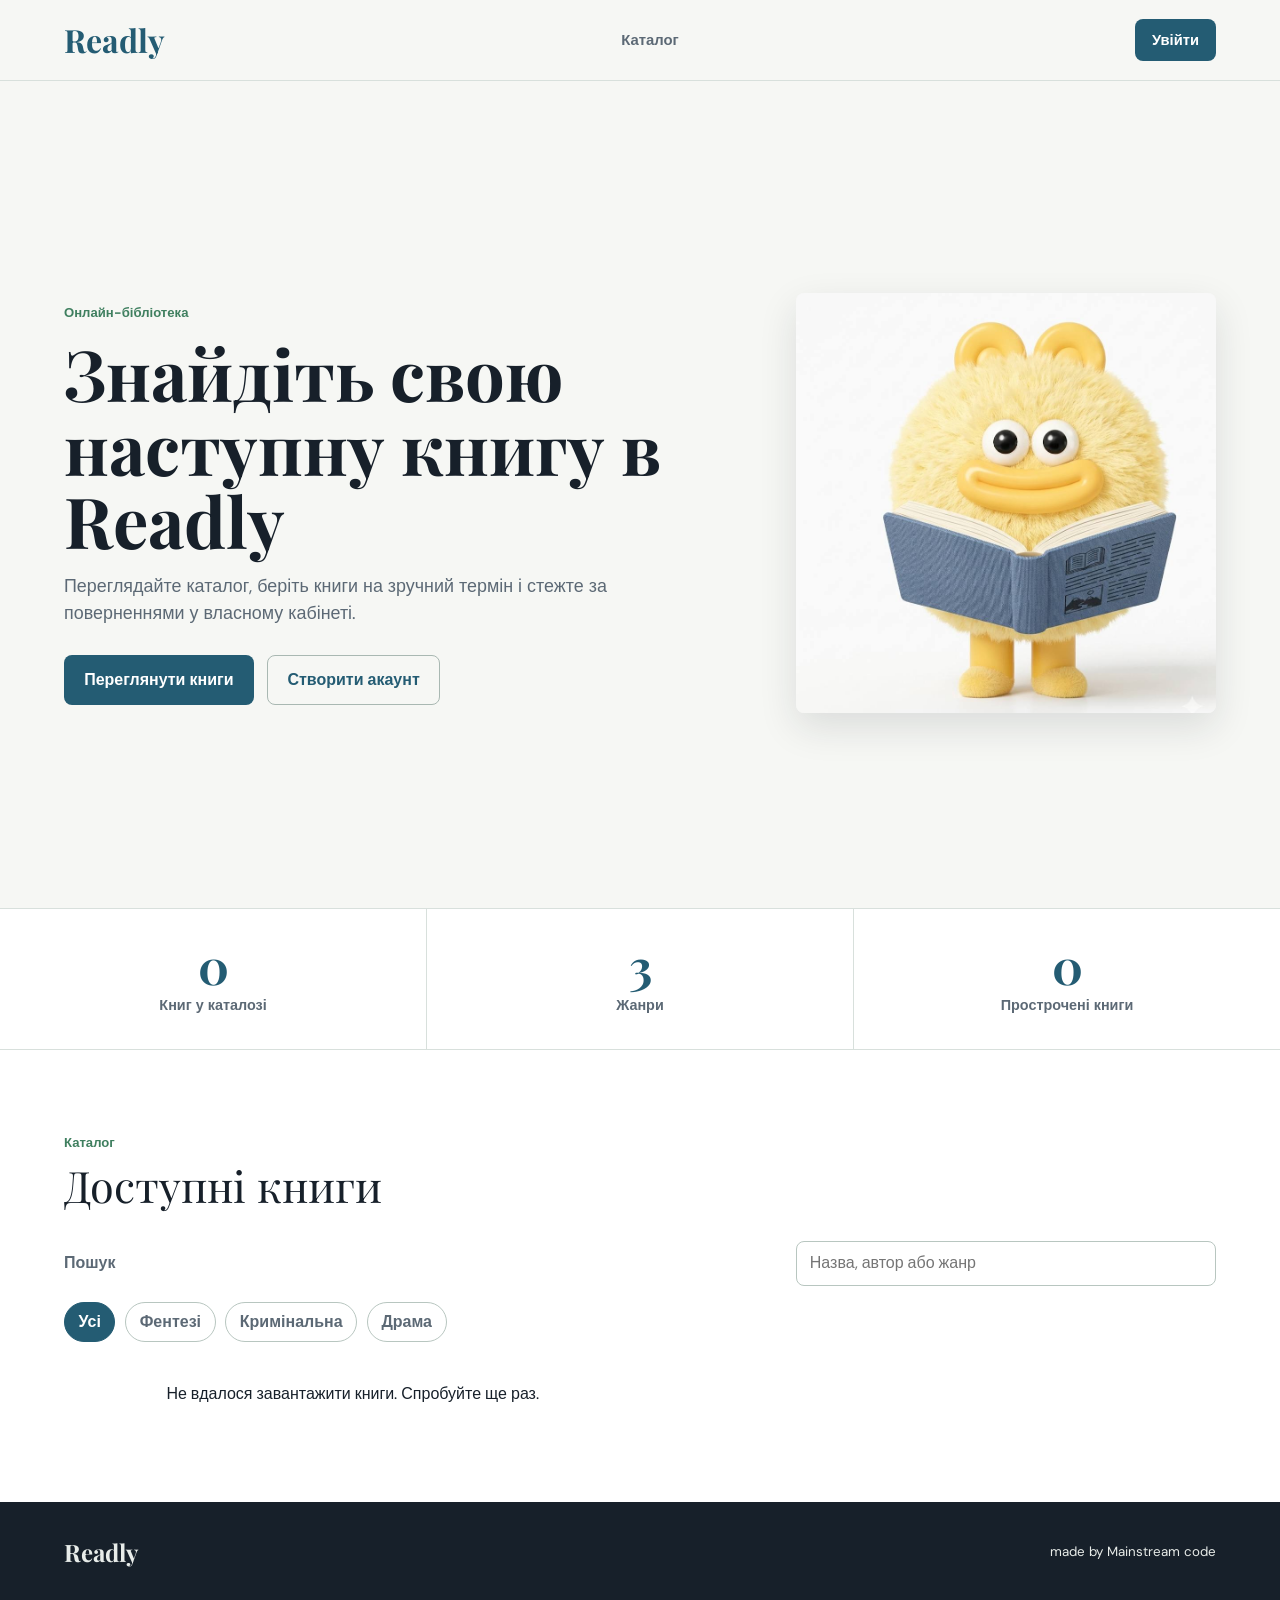
==== commit c8b6b7a7: "Merge latest main into railway deploy" ====
--- a/frontend/index.html
+++ b/frontend/index.html
@@ -155,13 +155,17 @@
         <label for="field-phone">Номер телефону</label>
         <input type="tel" id="field-phone" autocomplete="tel" />
       </div>
-      <div class="m-field">
+      <div class="m-field auth-credential-field">
         <label for="field-email">Email</label>
         <input type="email" id="field-email" autocomplete="email" />
       </div>
-      <div class="m-field">
+      <div class="m-field auth-credential-field">
         <label for="field-password">Пароль</label>
         <input type="password" id="field-password" autocomplete="current-password" />
+      </div>
+      <div class="m-field twofa-only" id="mf-2fa">
+        <label for="field-2fa-code">Код підтвердження</label>
+        <input type="text" id="field-2fa-code" inputmode="numeric" maxlength="6" placeholder="123456" autocomplete="one-time-code" />
       </div>
       <div class="m-field signup-only" id="mf-confirm">
         <label for="field-confirm">Підтвердження пароля</label>
--- a/frontend/style.css
+++ b/frontend/style.css
@@ -380,7 +380,8 @@
 
 .books-grid {
   display: grid;
-  grid-template-columns: repeat(auto-fill, minmax(220px, 1fr));
+  grid-template-columns: repeat(auto-fill, minmax(180px, 220px));
+  justify-content: center;
   gap: 1.4rem;
 }
 
@@ -407,6 +408,17 @@
   width: 16px;
   background: rgba(0, 0, 0, 0.2);
   content: "";
+}
+.book-cover.has-image {
+  align-items: stretch;
+  background: #f4efe7;
+}
+.book-cover-img {
+  display: block;
+  width: 100%;
+  height: 100%;
+  object-fit: contain;
+  background: #f4efe7;
 }
 
 .book-cover-title {
@@ -797,7 +809,8 @@
   padding: 0.7rem 1rem;
 }
 
-.signup-only {
+.signup-only,
+.twofa-only {
   display: none;
 }
 
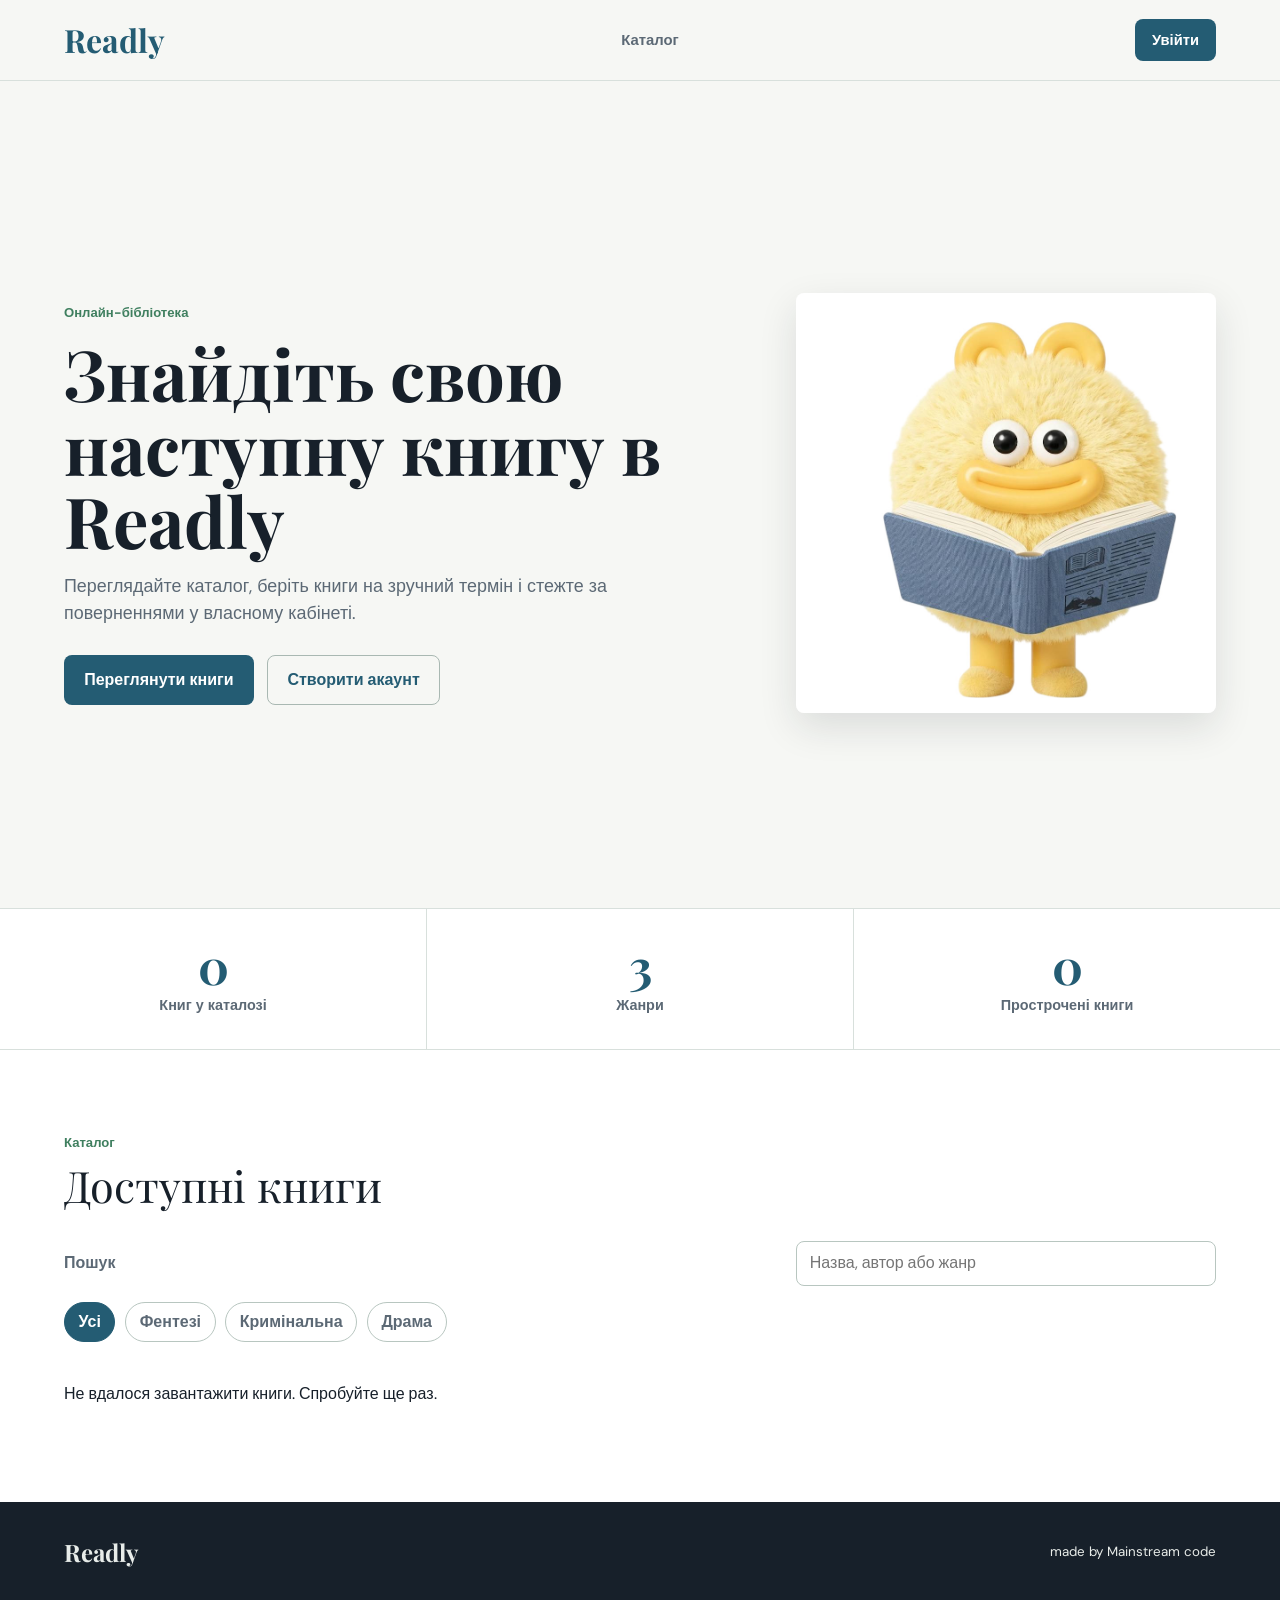
==== commit cffd25ea: "Merge branch 'main' into develop2" ====
--- a/frontend/index.html
+++ b/frontend/index.html
@@ -40,7 +40,8 @@
         </div>
       </div>
       <div class="hero-visual" aria-hidden="true">
-        <img src="hero-library.jpg" alt="" />
+        <img src="gogogaga.jpg" alt="" />
+
       </div>
     </section>
 
@@ -155,17 +156,13 @@
         <label for="field-phone">Номер телефону</label>
         <input type="tel" id="field-phone" autocomplete="tel" />
       </div>
-      <div class="m-field auth-credential-field">
+      <div class="m-field">
         <label for="field-email">Email</label>
         <input type="email" id="field-email" autocomplete="email" />
       </div>
-      <div class="m-field auth-credential-field">
+      <div class="m-field">
         <label for="field-password">Пароль</label>
         <input type="password" id="field-password" autocomplete="current-password" />
-      </div>
-      <div class="m-field twofa-only" id="mf-2fa">
-        <label for="field-2fa-code">Код підтвердження</label>
-        <input type="text" id="field-2fa-code" inputmode="numeric" maxlength="6" placeholder="123456" autocomplete="one-time-code" />
       </div>
       <div class="m-field signup-only" id="mf-confirm">
         <label for="field-confirm">Підтвердження пароля</label>
--- a/frontend/style.css
+++ b/frontend/style.css
@@ -380,8 +380,7 @@
 
 .books-grid {
   display: grid;
-  grid-template-columns: repeat(auto-fill, minmax(180px, 220px));
-  justify-content: center;
+  grid-template-columns: repeat(auto-fill, minmax(220px, 1fr));
   gap: 1.4rem;
 }
 
@@ -408,17 +407,6 @@
   width: 16px;
   background: rgba(0, 0, 0, 0.2);
   content: "";
-}
-.book-cover.has-image {
-  align-items: stretch;
-  background: #f4efe7;
-}
-.book-cover-img {
-  display: block;
-  width: 100%;
-  height: 100%;
-  object-fit: contain;
-  background: #f4efe7;
 }
 
 .book-cover-title {
@@ -809,8 +797,7 @@
   padding: 0.7rem 1rem;
 }
 
-.signup-only,
-.twofa-only {
+.signup-only {
   display: none;
 }
 
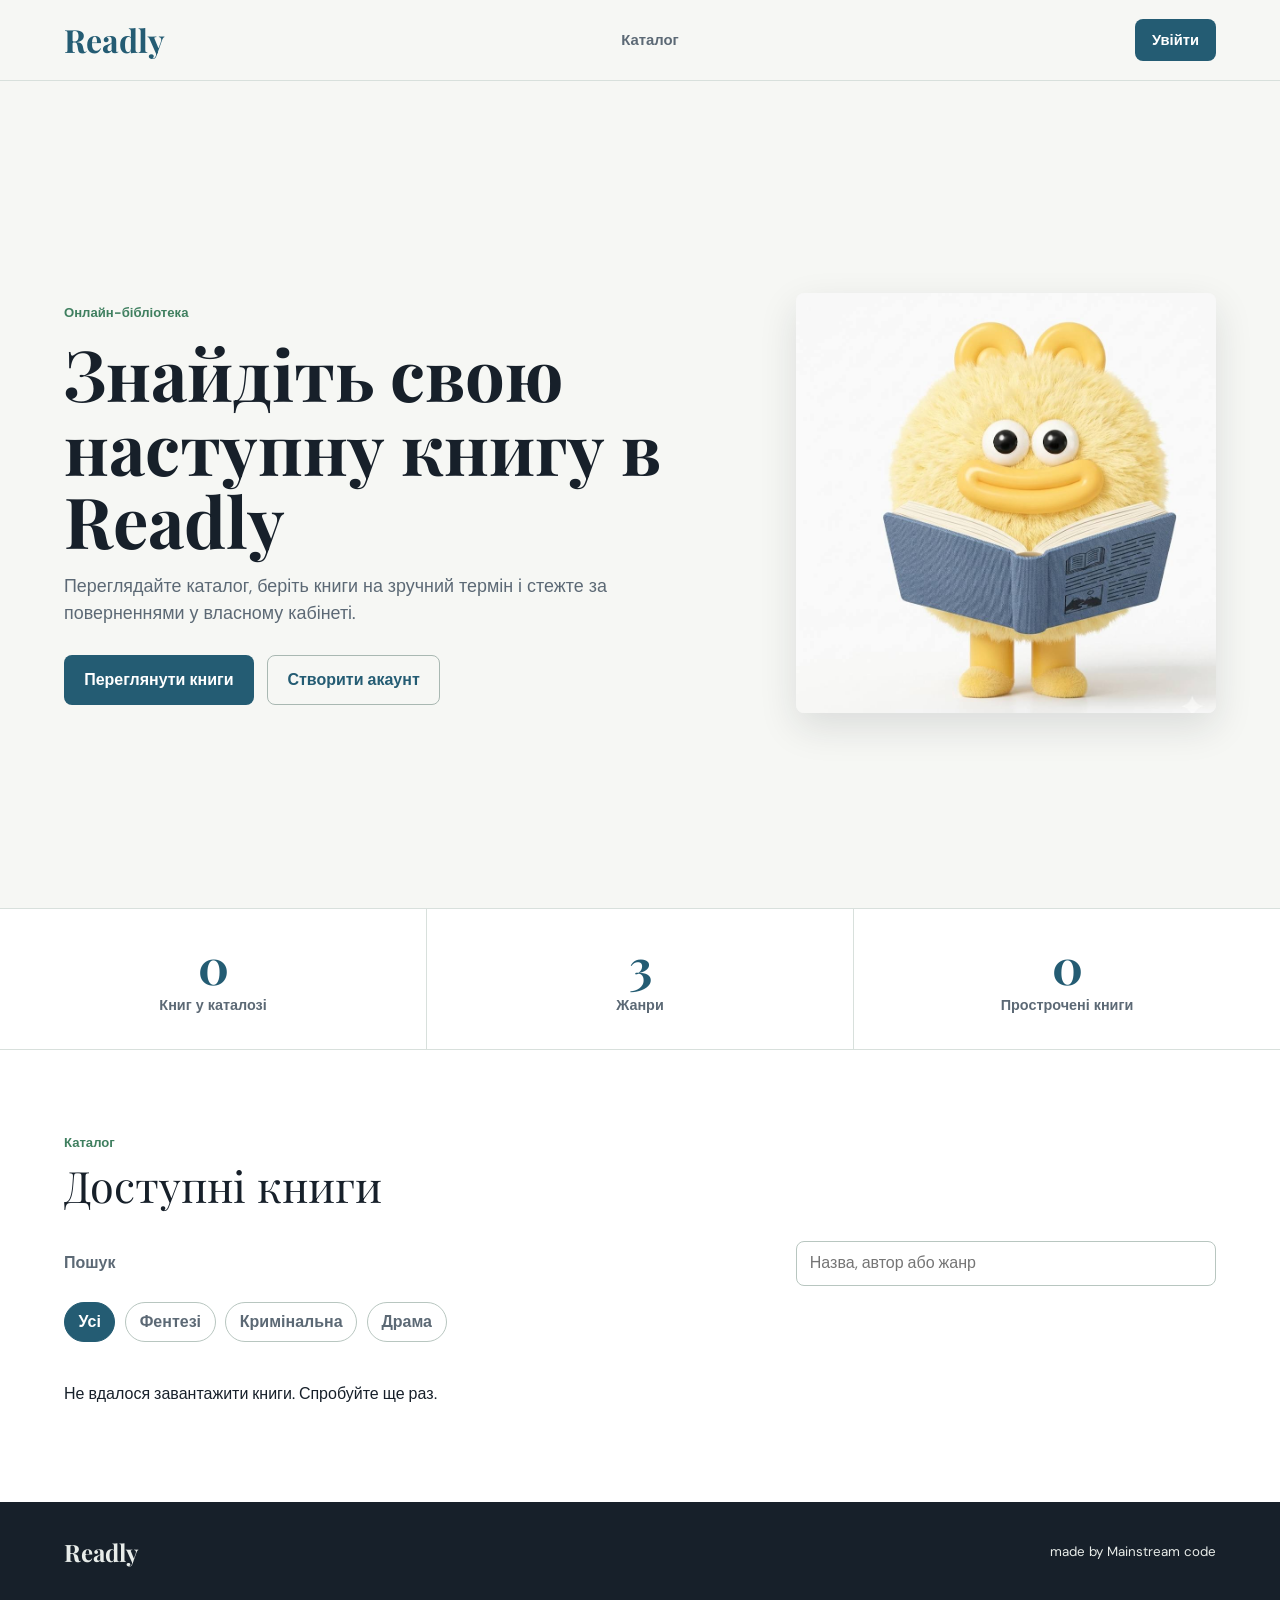
==== commit 83c02d48: "Add visual auth recovery options" ====
--- a/frontend/index.html
+++ b/frontend/index.html
@@ -40,8 +40,7 @@
         </div>
       </div>
       <div class="hero-visual" aria-hidden="true">
-        <img src="gogogaga.jpg" alt="" />
-
+        <img src="hero-library.jpg" alt="" />
       </div>
     </section>
 
@@ -170,8 +169,14 @@
       </div>
       <div class="m-row" id="m-remember-row">
         <label class="m-remember"><input type="checkbox" id="field-remember" /> Запам'ятати мене</label>
+        <button type="button" class="m-link-btn" onclick="showToast('Відновлення пароля буде додано пізніше')">Забули пароль?</button>
       </div>
       <button class="btn-modal-submit" id="modal-submit-btn" onclick="handleAuthSubmit()">Увійти</button>
+      <div class="m-divider"><span>або</span></div>
+      <button class="m-google-btn" type="button" onclick="showToast('Реєстрація через Google буде додана пізніше')">
+        <span class="google-mark" aria-hidden="true">G</span>
+        Зареєструватись з Google
+      </button>
       <div id="modal-loading" class="modal-loading" style="display:none">
         <div class="loading-spinner small"></div>
         <span>Зачекайте...</span>
--- a/frontend/style.css
+++ b/frontend/style.css
@@ -791,10 +791,70 @@
   font-size: 0.9rem;
 }
 
+.m-link-btn {
+  border: 0;
+  background: transparent;
+  color: var(--primary);
+  font-size: 0.9rem;
+  font-weight: 800;
+  text-decoration: underline;
+  text-underline-offset: 3px;
+}
+
 .btn-modal-submit {
   width: 100%;
   min-height: 44px;
   padding: 0.7rem 1rem;
+}
+
+.m-divider {
+  display: flex;
+  align-items: center;
+  gap: 0.75rem;
+  margin: 0.9rem 0;
+  color: var(--muted);
+  font-size: 0.86rem;
+  font-weight: 700;
+}
+
+.m-divider::before,
+.m-divider::after {
+  flex: 1;
+  height: 1px;
+  background: var(--line);
+  content: "";
+}
+
+.m-google-btn {
+  display: inline-flex;
+  align-items: center;
+  justify-content: center;
+  gap: 0.65rem;
+  width: 100%;
+  min-height: 44px;
+  padding: 0.7rem 1rem;
+  border: 1px solid #b8c6c0;
+  border-radius: 8px;
+  background: #fff;
+  color: var(--ink);
+  font-weight: 800;
+}
+
+.m-google-btn:hover {
+  border-color: var(--primary);
+  background: var(--surface-soft);
+}
+
+.google-mark {
+  display: inline-flex;
+  align-items: center;
+  justify-content: center;
+  width: 22px;
+  height: 22px;
+  border: 1px solid var(--line);
+  border-radius: 50%;
+  color: #4285f4;
+  font-weight: 900;
 }
 
 .signup-only {
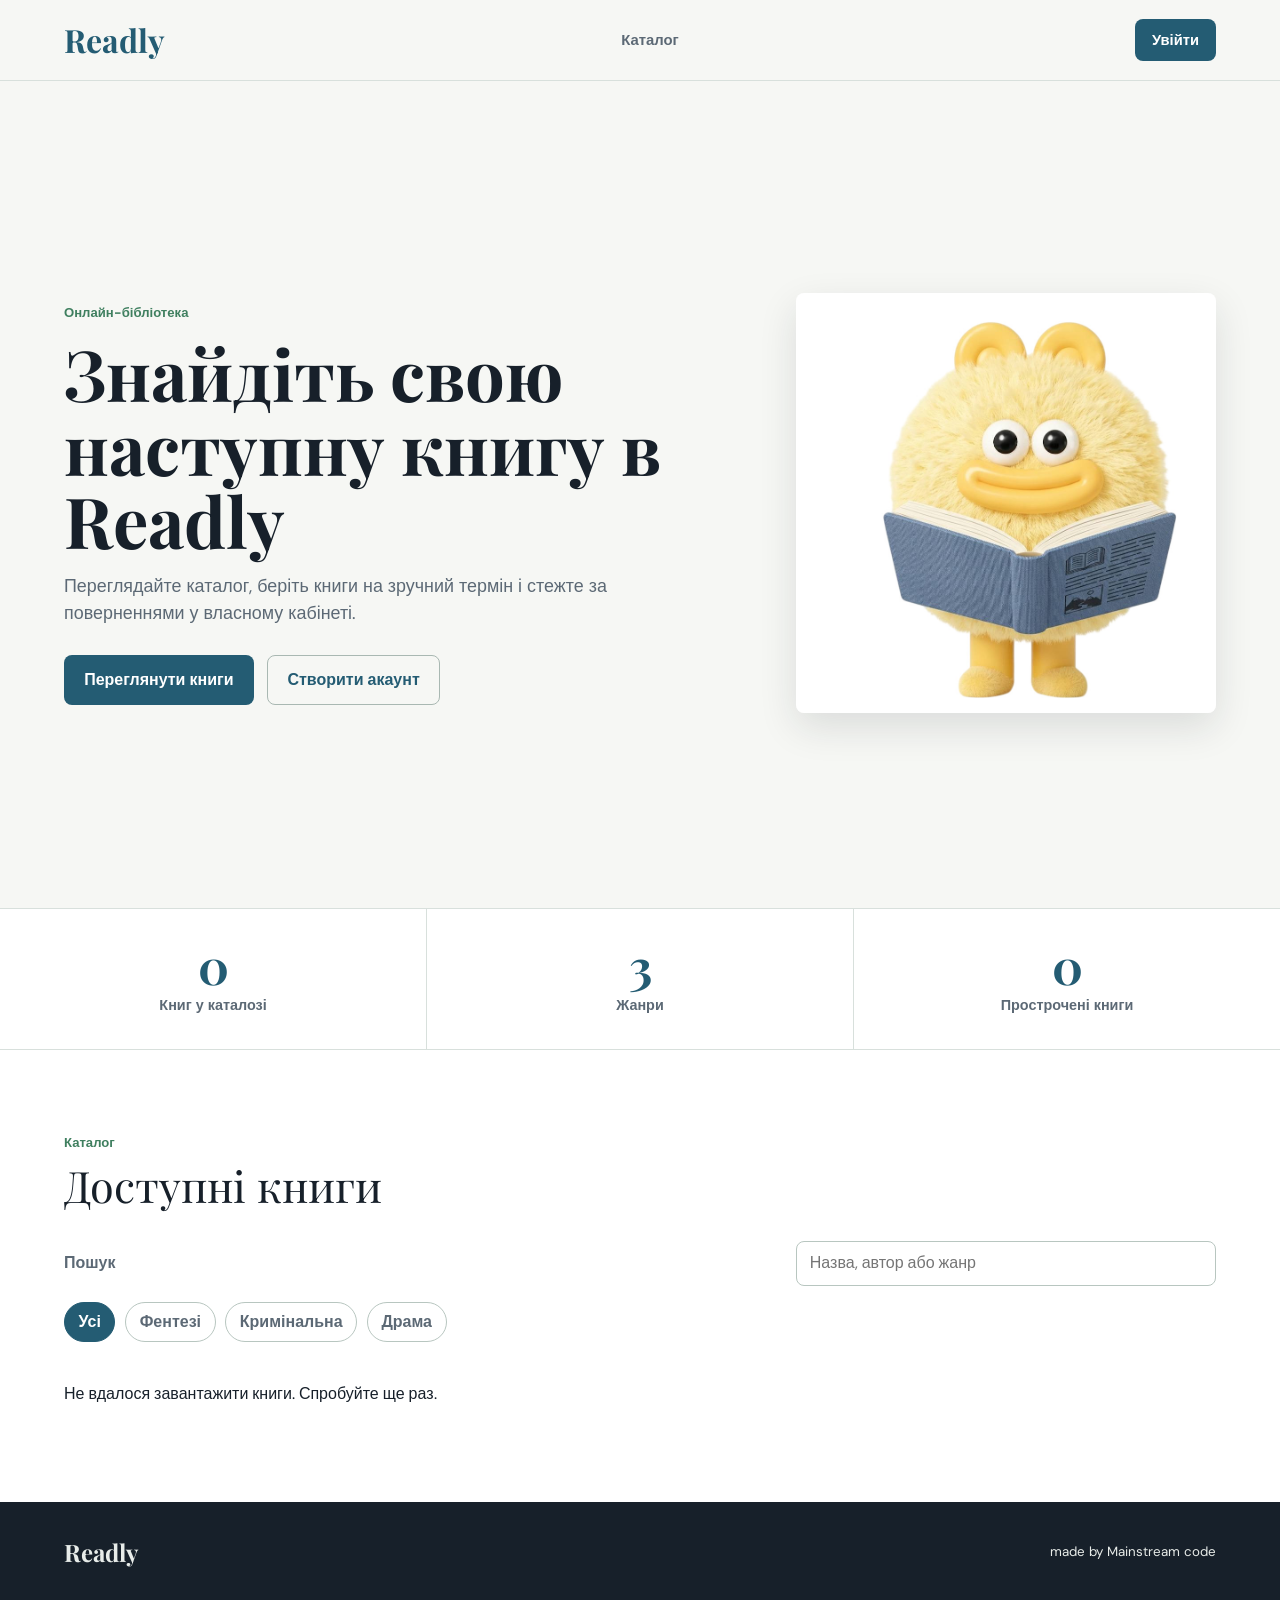
==== commit a6f54537: "Merge pull request #23 from xlenny12/auth_fix Auth fix" ====
--- a/frontend/index.html
+++ b/frontend/index.html
@@ -40,7 +40,8 @@
         </div>
       </div>
       <div class="hero-visual" aria-hidden="true">
-        <img src="hero-library.jpg" alt="" />
+        <img src="gogogaga.jpg" alt="" />
+
       </div>
     </section>
 
